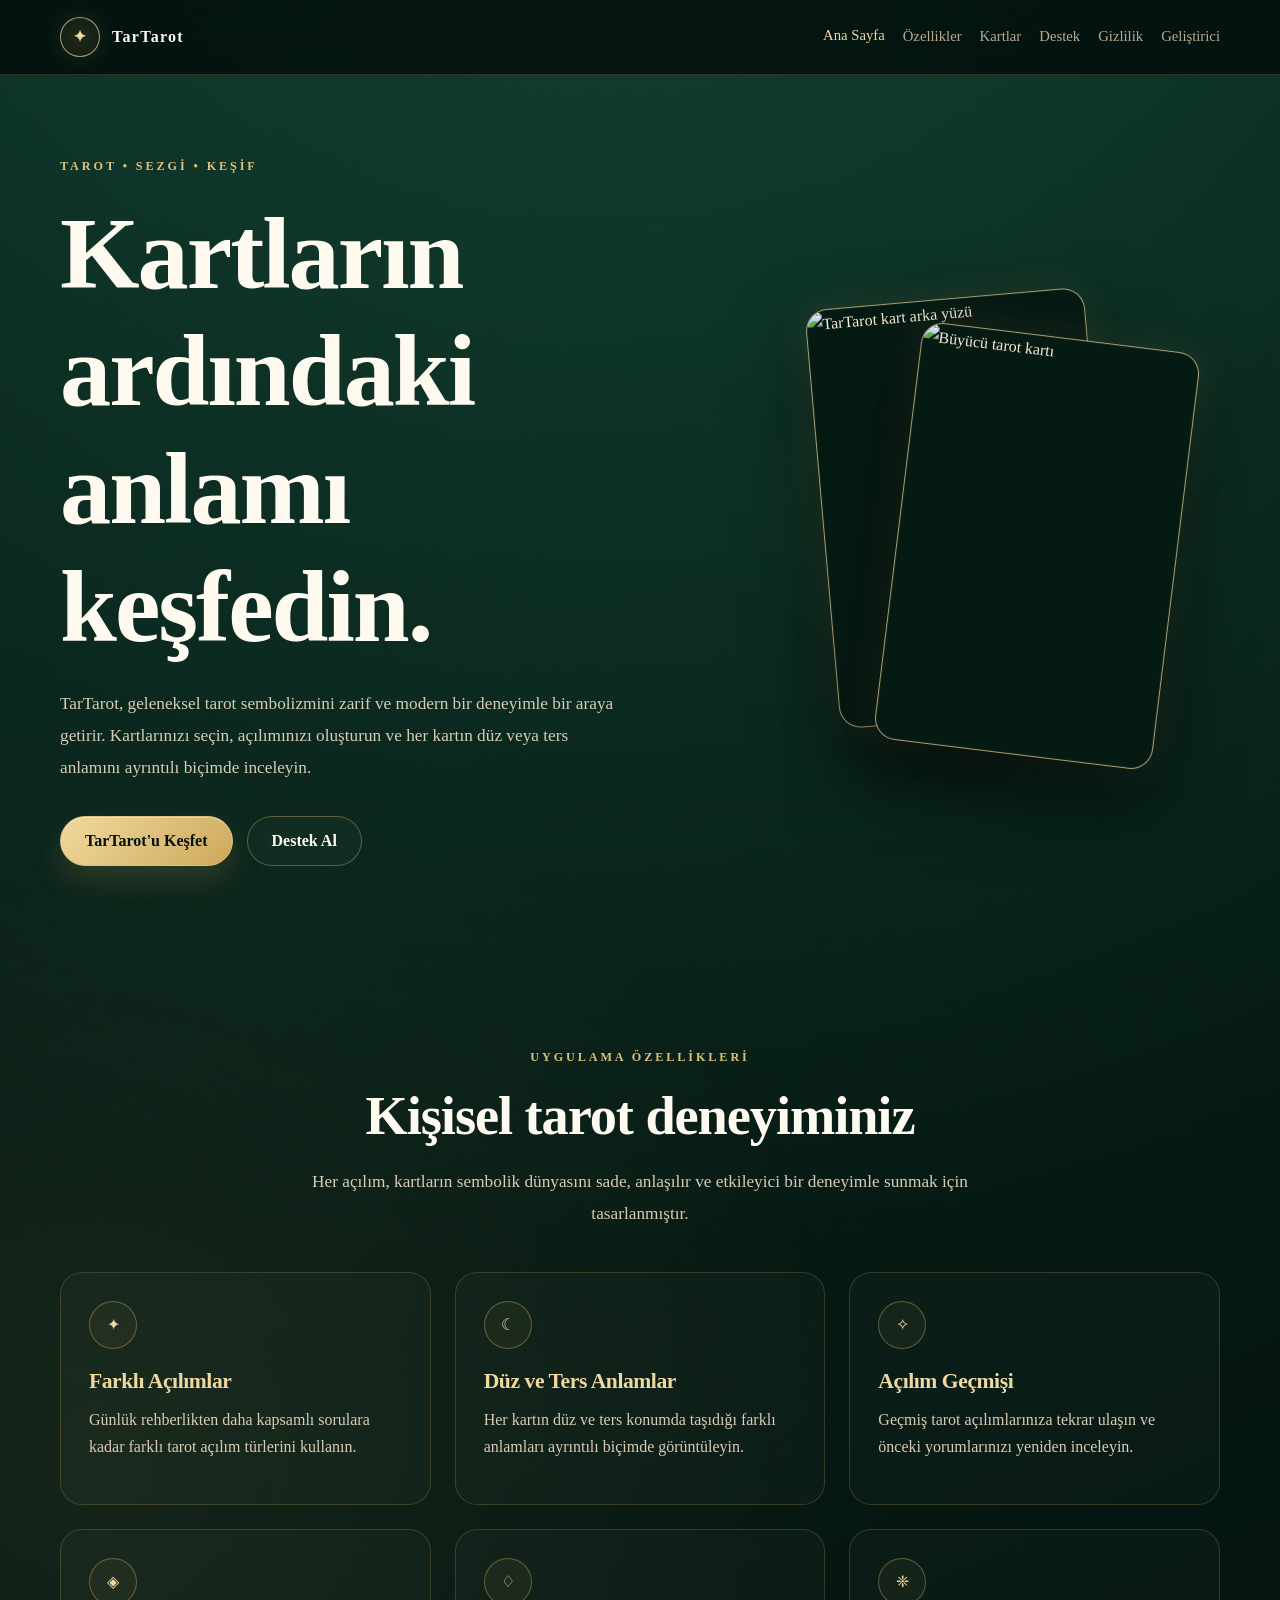
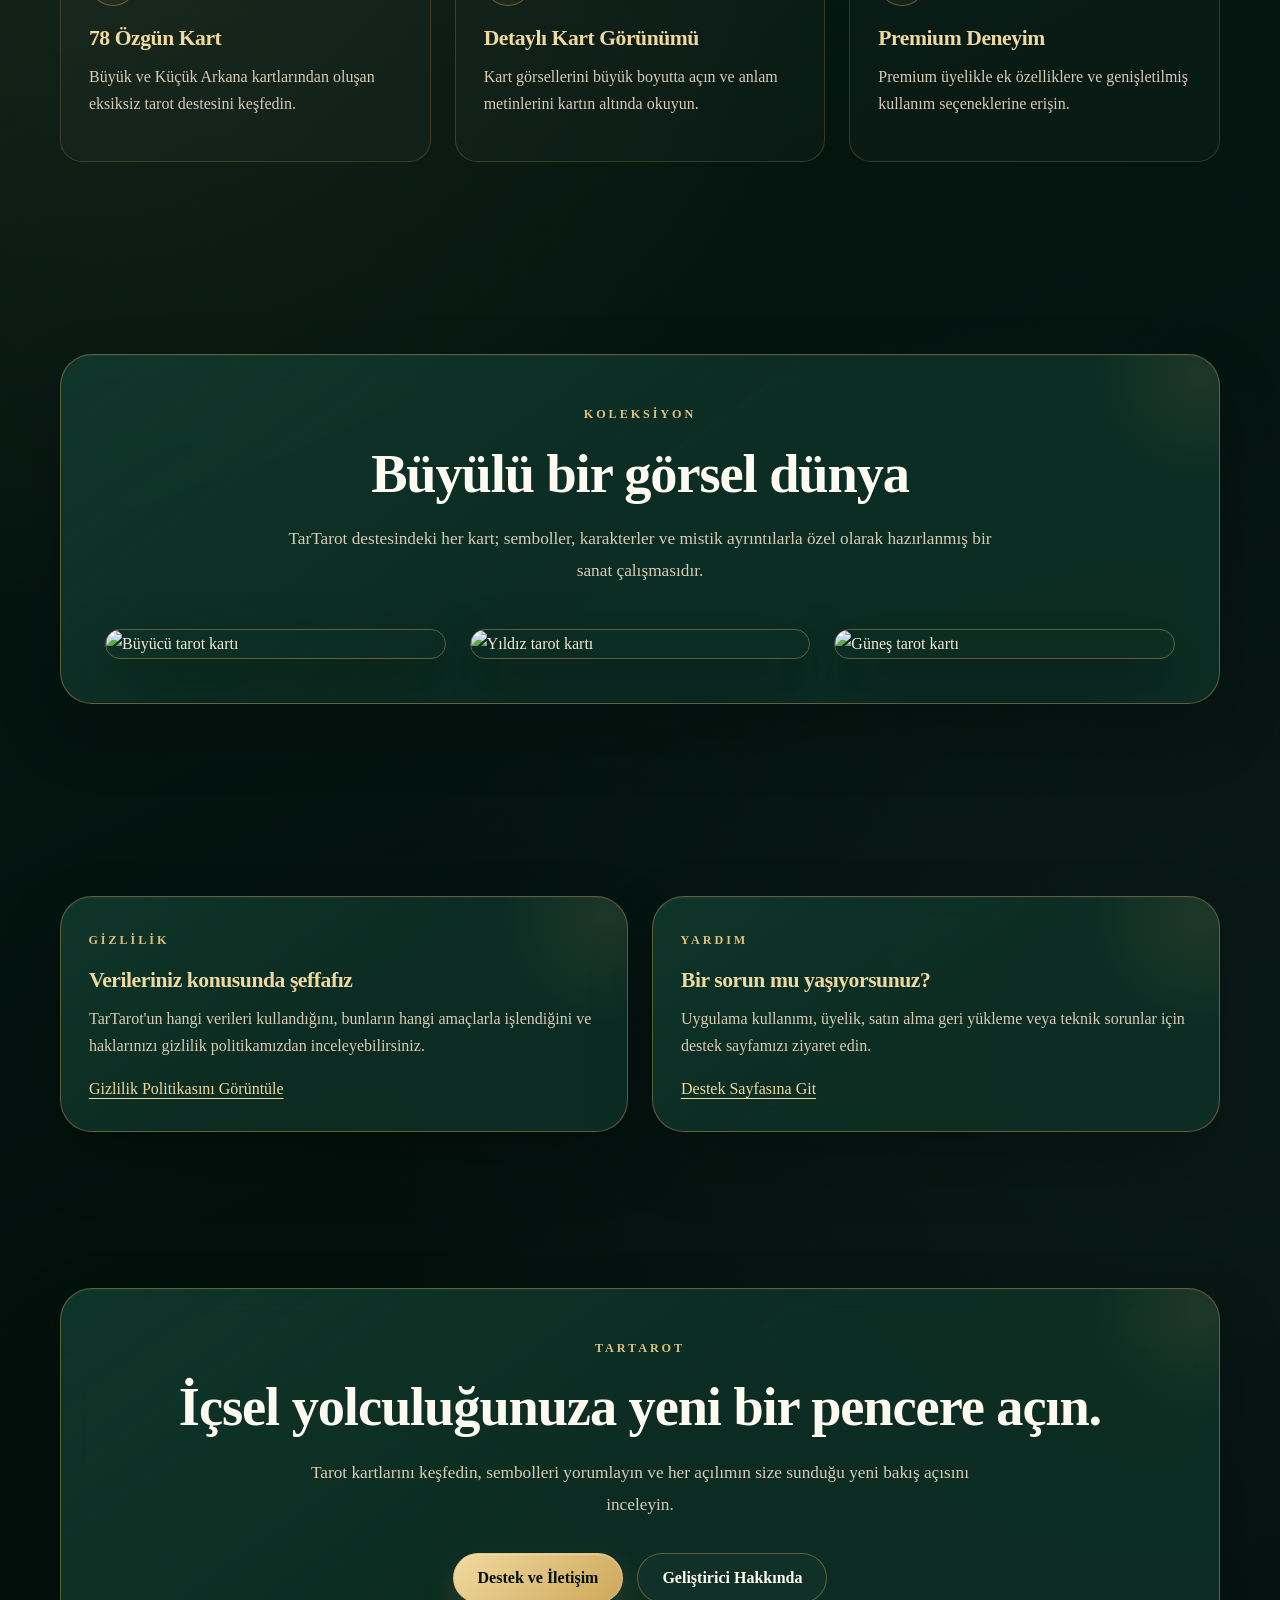
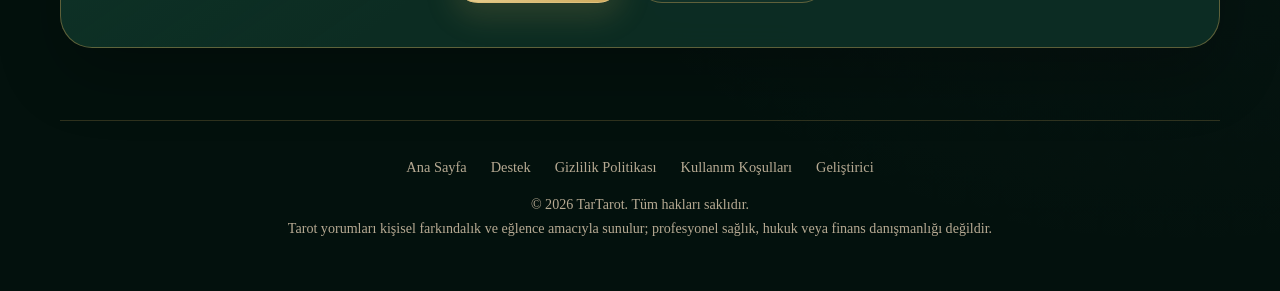
==== index.html @ 06ccd822 "Add main HTML structure for TarTarot application This HTML file serves as the main structure for the" ====
<!DOCTYPE html>
<html lang="tr">
<head>
    <meta charset="UTF-8">

    <meta
        name="viewport"
        content="width=device-width, initial-scale=1.0"
    >

    <meta
        name="description"
        content="TarTarot ile tarot kartlarını keşfedin, kişisel açılımlar yapın ve kartların sembolik anlamlarını inceleyin."
    >

    <meta name="theme-color" content="#03110d">

    <title>TarTarot — Tarot Yolculuğunuz</title>

    <link rel="stylesheet" href="style.css">
</head>

<body>

    <header class="site-header">
        <nav class="navbar">
            <a class="brand" href="index.html">
                <span class="brand-mark" aria-hidden="true">✦</span>
                <span>TarTarot</span>
            </a>

            <div class="nav-links">
                <a class="active" href="index.html">Ana Sayfa</a>
                <a href="#features">Özellikler</a>
                <a href="#cards">Kartlar</a>
                <a href="support.html">Destek</a>
                <a href="privacy.html">Gizlilik</a>
                <a href="developer.html">Geliştirici</a>
            </div>
        </nav>
    </header>

    <main>

        <section class="hero">
            <div class="hero-copy">
                <span class="eyebrow">
                    Tarot • Sezgi • Keşif
                </span>

                <h1>
                    Kartların ardındaki anlamı keşfedin.
                </h1>

                <p class="lead">
                    TarTarot, geleneksel tarot sembolizmini zarif ve modern
                    bir deneyimle bir araya getirir. Kartlarınızı seçin,
                    açılımınızı oluşturun ve her kartın düz veya ters
                    anlamını ayrıntılı biçimde inceleyin.
                </p>

                <div class="button-row">
                    <a class="button" href="#features">
                        TarTarot'u Keşfet
                    </a>

                    <a
                        class="button button-secondary"
                        href="support.html"
                    >
                        Destek Al
                    </a>
                </div>
            </div>

            <div
                class="hero-card-stage"
                aria-label="TarTarot kartlarından örnekler"
            >
                <img
                    class="tarot-card tarot-card-back"
                    src="images/tarot-card-back.png"
                    alt="TarTarot kart arka yüzü"
                >

                <img
                    class="tarot-card tarot-card-front"
                    src="images/card-magician.png"
                    alt="Büyücü tarot kartı"
                >
            </div>
        </section>

        <section id="features" class="section">
            <div class="container">
                <div class="text-center">
                    <span class="eyebrow">
                        Uygulama Özellikleri
                    </span>

                    <h2>
                        Kişisel tarot deneyiminiz
                    </h2>

                    <p class="lead" style="margin-inline: auto;">
                        Her açılım, kartların sembolik dünyasını sade,
                        anlaşılır ve etkileyici bir deneyimle sunmak için
                        tasarlanmıştır.
                    </p>
                </div>

                <div class="grid grid-3" style="margin-top: 42px;">

                    <article class="feature-card">
                        <div class="feature-icon" aria-hidden="true">
                            ✦
                        </div>

                        <h3>Farklı Açılımlar</h3>

                        <p>
                            Günlük rehberlikten daha kapsamlı sorulara kadar
                            farklı tarot açılım türlerini kullanın.
                        </p>
                    </article>

                    <article class="feature-card">
                        <div class="feature-icon" aria-hidden="true">
                            ☾
                        </div>

                        <h3>Düz ve Ters Anlamlar</h3>

                        <p>
                            Her kartın düz ve ters konumda taşıdığı farklı
                            anlamları ayrıntılı biçimde görüntüleyin.
                        </p>
                    </article>

                    <article class="feature-card">
                        <div class="feature-icon" aria-hidden="true">
                            ✧
                        </div>

                        <h3>Açılım Geçmişi</h3>

                        <p>
                            Geçmiş tarot açılımlarınıza tekrar ulaşın ve
                            önceki yorumlarınızı yeniden inceleyin.
                        </p>
                    </article>

                    <article class="feature-card">
                        <div class="feature-icon" aria-hidden="true">
                            ◈
                        </div>

                        <h3>78 Özgün Kart</h3>

                        <p>
                            Büyük ve Küçük Arkana kartlarından oluşan eksiksiz
                            tarot destesini keşfedin.
                        </p>
                    </article>

                    <article class="feature-card">
                        <div class="feature-icon" aria-hidden="true">
                            ♢
                        </div>

                        <h3>Detaylı Kart Görünümü</h3>

                        <p>
                            Kart görsellerini büyük boyutta açın ve anlam
                            metinlerini kartın altında okuyun.
                        </p>
                    </article>

                    <article class="feature-card">
                        <div class="feature-icon" aria-hidden="true">
                            ❈
                        </div>

                        <h3>Premium Deneyim</h3>

                        <p>
                            Premium üyelikle ek özelliklere ve genişletilmiş
                            kullanım seçeneklerine erişin.
                        </p>
                    </article>

                </div>
            </div>
        </section>

        <section id="cards" class="section">
            <div class="container">
                <div class="panel">
                    <div class="text-center">
                        <span class="eyebrow">
                            Koleksiyon
                        </span>

                        <h2>
                            Büyülü bir görsel dünya
                        </h2>

                        <p class="lead" style="margin-inline: auto;">
                            TarTarot destesindeki her kart; semboller,
                            karakterler ve mistik ayrıntılarla özel olarak
                            hazırlanmış bir sanat çalışmasıdır.
                        </p>
                    </div>

                    <div
                        class="card-gallery"
                        style="margin-top: 42px;"
                    >
                        <img
                            src="images/card-magician.png"
                            alt="Büyücü tarot kartı"
                            loading="lazy"
                        >

                        <img
                            src="images/card-star.png"
                            alt="Yıldız tarot kartı"
                            loading="lazy"
                        >

                        <img
                            src="images/card-sun.png"
                            alt="Güneş tarot kartı"
                            loading="lazy"
                        >
                    </div>
                </div>
            </div>
        </section>

        <section class="section">
            <div class="container">
                <div class="grid grid-2">

                    <article class="glass-card">
                        <span class="eyebrow">
                            Gizlilik
                        </span>

                        <h3>
                            Verileriniz konusunda şeffafız
                        </h3>

                        <p>
                            TarTarot'un hangi verileri kullandığını,
                            bunların hangi amaçlarla işlendiğini ve
                            haklarınızı gizlilik politikamızdan
                            inceleyebilirsiniz.
                        </p>

                        <a href="privacy.html">
                            Gizlilik Politikasını Görüntüle
                        </a>
                    </article>

                    <article class="glass-card">
                        <span class="eyebrow">
                            Yardım
                        </span>

                        <h3>
                            Bir sorun mu yaşıyorsunuz?
                        </h3>

                        <p>
                            Uygulama kullanımı, üyelik, satın alma geri
                            yükleme veya teknik sorunlar için destek
                            sayfamızı ziyaret edin.
                        </p>

                        <a href="support.html">
                            Destek Sayfasına Git
                        </a>
                    </article>

                </div>
            </div>
        </section>

        <section class="section-small">
            <div class="container">
                <div class="panel contact-box">
                    <span class="eyebrow">
                        TarTarot
                    </span>

                    <h2>
                        İçsel yolculuğunuza yeni bir pencere açın.
                    </h2>

                    <p class="lead" style="margin-inline: auto;">
                        Tarot kartlarını keşfedin, sembolleri yorumlayın
                        ve her açılımın size sunduğu yeni bakış açısını
                        inceleyin.
                    </p>

                    <div
                        class="button-row"
                        style="justify-content: center;"
                    >
                        <a class="button" href="support.html">
                            Destek ve İletişim
                        </a>

                        <a
                            class="button button-secondary"
                            href="developer.html"
                        >
                            Geliştirici Hakkında
                        </a>
                    </div>
                </div>
            </div>
        </section>

    </main>

    <footer class="site-footer">
        <div class="footer-links">
            <a href="index.html">Ana Sayfa</a>
            <a href="support.html">Destek</a>
            <a href="privacy.html">Gizlilik Politikası</a>
            <a href="terms.html">Kullanım Koşulları</a>
            <a href="developer.html">Geliştirici</a>
        </div>

        <p>
            © 2026 TarTarot. Tüm hakları saklıdır.
        </p>

        <p>
            Tarot yorumları kişisel farkındalık ve eğlence amacıyla
            sunulur; profesyonel sağlık, hukuk veya finans danışmanlığı
            değildir.
        </p>
    </footer>

</body>
</html>
---- style.css ----
:root {
    --emerald-950: #03110d;
    --emerald-900: #061a14;
    --emerald-850: #09221a;
    --emerald-800: #0b2c22;
    --emerald-700: #123e30;
    --emerald-600: #18513f;

    --gold-500: #cda85a;
    --gold-400: #dfc17c;
    --gold-300: #f0d99f;
    --gold-200: #f7e9bf;

    --cream-100: #fffaf0;
    --cream-200: #f4ead7;
    --cream-300: #d8ccb5;
    --cream-400: #b7aa93;

    --rose-400: #c67c87;
    --blue-400: #7da7b5;

    --surface-soft: rgba(12, 42, 33, 0.76);
    --surface-strong: rgba(5, 24, 18, 0.92);
    --surface-card: rgba(15, 50, 39, 0.86);

    --border-soft: rgba(205, 168, 90, 0.22);
    --border-medium: rgba(205, 168, 90, 0.42);
    --border-strong: rgba(240, 217, 159, 0.68);

    --shadow-soft: rgba(0, 0, 0, 0.24);
    --shadow-heavy: rgba(0, 0, 0, 0.52);

    --radius-small: 14px;
    --radius-medium: 22px;
    --radius-large: 32px;

    --max-width: 1160px;
}

/* --------------------------------------------------
   RESET
-------------------------------------------------- */

* {
    box-sizing: border-box;
}

html {
    scroll-behavior: smooth;
    background: var(--emerald-950);
}

body {
    margin: 0;
    min-height: 100vh;
    color: var(--cream-200);
    font-family:
        Georgia,
        "Times New Roman",
        Times,
        serif;
    line-height: 1.7;
    overflow-x: hidden;
    background:
        radial-gradient(
            circle at 50% -10%,
            rgba(24, 81, 63, 0.72),
            transparent 42%
        ),
        radial-gradient(
            circle at 8% 42%,
            rgba(205, 168, 90, 0.08),
            transparent 32%
        ),
        radial-gradient(
            circle at 92% 76%,
            rgba(125, 167, 181, 0.06),
            transparent 28%
        ),
        linear-gradient(
            155deg,
            var(--emerald-850) 0%,
            var(--emerald-950) 72%
        );
}

/* İnce yıldız dokusu */

body::before {
    content: "";
    position: fixed;
    inset: 0;
    z-index: -2;
    pointer-events: none;
    opacity: 0.18;
    background-image:
        radial-gradient(
            circle,
            rgba(240, 217, 159, 0.8) 0.8px,
            transparent 1px
        );
    background-size: 38px 38px;
    mask-image:
        linear-gradient(
            to bottom,
            black 0%,
            rgba(0, 0, 0, 0.7) 45%,
            transparent 100%
        );
}

/* Hafif merkez mandala/parlama */

body::after {
    content: "";
    position: fixed;
    top: 110px;
    left: 50%;
    width: 720px;
    height: 720px;
    z-index: -1;
    pointer-events: none;
    transform: translateX(-50%);
    border-radius: 50%;
    opacity: 0.18;
    background:
        radial-gradient(
            circle,
            rgba(205, 168, 90, 0.12) 0%,
            rgba(205, 168, 90, 0.035) 38%,
            transparent 70%
        );
    filter: blur(4px);
}

img {
    display: block;
    max-width: 100%;
}

a {
    color: var(--gold-300);
    text-decoration-thickness: 1px;
    text-underline-offset: 4px;
}

a:hover {
    color: var(--gold-200);
}

button,
input,
textarea,
select {
    font: inherit;
}

/* --------------------------------------------------
   TYPOGRAPHY
-------------------------------------------------- */

h1,
h2,
h3,
h4 {
    margin-top: 0;
    color: var(--cream-100);
    font-weight: 700;
    line-height: 1.15;
    letter-spacing: -0.02em;
}

h1 {
    margin-bottom: 22px;
    font-size: clamp(3rem, 8vw, 6.4rem);
}

h2 {
    margin-bottom: 18px;
    font-size: clamp(2rem, 5vw, 3.4rem);
}

h3 {
    margin-bottom: 12px;
    color: var(--gold-300);
    font-size: 1.35rem;
}

p {
    margin-top: 0;
    color: var(--cream-300);
}

strong {
    color: var(--cream-100);
}

small {
    color: var(--cream-400);
}

.eyebrow {
    display: inline-block;
    margin-bottom: 18px;
    color: var(--gold-400);
    font-size: 0.76rem;
    font-weight: 700;
    letter-spacing: 0.24em;
    text-transform: uppercase;
}

.lead {
    max-width: 720px;
    color: var(--cream-300);
    font-size: 1.08rem;
    line-height: 1.85;
}

.text-center {
    text-align: center;
}

/* --------------------------------------------------
   LAYOUT
-------------------------------------------------- */

.container {
    width: min(var(--max-width), calc(100% - 32px));
    margin-inline: auto;
}

.content {
    width: min(920px, calc(100% - 32px));
    margin-inline: auto;
    padding: 72px 0 100px;
}

.section {
    padding: 84px 0;
}

.section-small {
    padding: 48px 0;
}

.grid {
    display: grid;
    gap: 24px;
}

.grid-2 {
    grid-template-columns: repeat(2, minmax(0, 1fr));
}

.grid-3 {
    grid-template-columns: repeat(3, minmax(0, 1fr));
}

/* --------------------------------------------------
   HEADER / NAVIGATION
-------------------------------------------------- */

.site-header {
    position: sticky;
    top: 0;
    z-index: 100;
    border-bottom: 1px solid var(--border-soft);
    background: rgba(3, 17, 13, 0.88);
    backdrop-filter: blur(18px);
    -webkit-backdrop-filter: blur(18px);
}

.navbar {
    width: min(var(--max-width), calc(100% - 32px));
    min-height: 74px;
    margin-inline: auto;
    display: flex;
    align-items: center;
    justify-content: space-between;
    gap: 24px;
}

.brand {
    display: inline-flex;
    align-items: center;
    gap: 12px;
    color: var(--cream-100);
    text-decoration: none;
    font-weight: 700;
    letter-spacing: 0.08em;
}

.brand-mark {
    width: 40px;
    height: 40px;
    display: grid;
    place-items: center;
    color: var(--gold-300);
    border: 1px solid var(--border-strong);
    border-radius: 50%;
    background:
        radial-gradient(
            circle,
            rgba(205, 168, 90, 0.16),
            rgba(205, 168, 90, 0.02)
        );
    box-shadow:
        0 0 24px rgba(205, 168, 90, 0.13),
        inset 0 0 16px rgba(205, 168, 90, 0.06);
}

.nav-links {
    display: flex;
    align-items: center;
    flex-wrap: wrap;
    gap: 18px;
}

.nav-links a {
    color: var(--cream-400);
    text-decoration: none;
    font-size: 0.92rem;
    transition:
        color 160ms ease,
        transform 160ms ease;
}

.nav-links a:hover,
.nav-links a.active {
    color: var(--gold-300);
    transform: translateY(-1px);
}

/* --------------------------------------------------
   HERO
-------------------------------------------------- */

.hero {
    width: min(var(--max-width), calc(100% - 32px));
    min-height: 680px;
    margin-inline: auto;
    padding: 76px 0 92px;
    display: grid;
    grid-template-columns: 1.05fr 0.95fr;
    align-items: center;
    gap: 72px;
}

.hero-copy p {
    max-width: 670px;
    font-size: 1.08rem;
}

.hero-card-stage {
    min-height: 500px;
    position: relative;
    display: flex;
    align-items: center;
    justify-content: center;
    perspective: 1200px;
}

.hero-card-stage::before {
    content: "";
    position: absolute;
    width: 420px;
    height: 420px;
    border-radius: 50%;
    background:
        radial-gradient(
            circle,
            rgba(205, 168, 90, 0.15),
            rgba(205, 168, 90, 0.03) 46%,
            transparent 72%
        );
    filter: blur(5px);
}

/* --------------------------------------------------
   TAROT CARDS
-------------------------------------------------- */

.tarot-card {
    width: min(280px, 68vw);
    aspect-ratio: 2 / 3;
    object-fit: cover;
    border-radius: 22px;
    border: 1px solid var(--border-strong);
    background: var(--emerald-900);
    box-shadow:
        0 36px 80px var(--shadow-heavy),
        0 0 38px rgba(205, 168, 90, 0.13),
        inset 0 0 0 1px rgba(255, 255, 255, 0.04);
}

.tarot-card-back {
    position: relative;
    z-index: 1;
    transform: rotate(-5deg);
}

.tarot-card-front {
    position: absolute;
    z-index: 2;
    margin-top: 76px;
    margin-left: 150px;
    transform: rotate(7deg);
}

.card-gallery {
    display: grid;
    grid-template-columns: repeat(3, minmax(0, 1fr));
    gap: 24px;
}

.card-gallery img {
    width: 100%;
    border-radius: 18px;
    border: 1px solid var(--border-medium);
    box-shadow: 0 24px 55px rgba(0, 0, 0, 0.38);
    transition:
        transform 220ms ease,
        box-shadow 220ms ease;
}

.card-gallery img:hover {
    transform: translateY(-7px) scale(1.015);
    box-shadow:
        0 34px 70px rgba(0, 0, 0, 0.5),
        0 0 30px rgba(205, 168, 90, 0.12);
}

/* --------------------------------------------------
   PANELS / GLASS CARDS
-------------------------------------------------- */

.panel,
.glass-card {
    position: relative;
    overflow: hidden;
    border: 1px solid var(--border-medium);
    border-radius: var(--radius-large);
    background:
        linear-gradient(
            145deg,
            rgba(24, 81, 63, 0.23),
            transparent 48%
        ),
        var(--surface-card);
    box-shadow:
        0 28px 65px var(--shadow-soft),
        inset 0 1px 0 rgba(255, 255, 255, 0.035);
    backdrop-filter: blur(14px);
    -webkit-backdrop-filter: blur(14px);
}

.panel {
    margin: 24px 0;
    padding: clamp(24px, 5vw, 44px);
}

.glass-card {
    padding: 28px;
}

.panel::before,
.glass-card::before {
    content: "";
    position: absolute;
    top: -90px;
    right: -90px;
    width: 220px;
    height: 220px;
    border-radius: 50%;
    pointer-events: none;
    background:
        radial-gradient(
            circle,
            rgba(205, 168, 90, 0.09),
            transparent 68%
        );
}

.panel ul,
.panel ol {
    padding-left: 22px;
}

.panel li {
    margin-bottom: 10px;
    color: var(--cream-300);
}

.feature-card {
    height: 100%;
    padding: 28px;
    border: 1px solid var(--border-soft);
    border-radius: var(--radius-medium);
    background: rgba(255, 255, 255, 0.022);
    transition:
        transform 180ms ease,
        border-color 180ms ease,
        background 180ms ease;
}

.feature-card:hover {
    transform: translateY(-4px);
    border-color: var(--border-medium);
    background: rgba(205, 168, 90, 0.035);
}

.feature-icon {
    width: 48px;
    height: 48px;
    margin-bottom: 20px;
    display: grid;
    place-items: center;
    color: var(--gold-300);
    border: 1px solid var(--border-medium);
    border-radius: 50%;
    background: rgba(205, 168, 90, 0.06);
}

/* --------------------------------------------------
   BUTTONS
-------------------------------------------------- */

.button-row {
    margin-top: 32px;
    display: flex;
    align-items: center;
    flex-wrap: wrap;
    gap: 14px;
}

.button {
    min-height: 50px;
    padding: 0 24px;
    display: inline-flex;
    align-items: center;
    justify-content: center;
    gap: 10px;
    color: var(--emerald-950);
    text-decoration: none;
    font-weight: 700;
    border: 1px solid var(--gold-400);
    border-radius: 999px;
    background:
        linear-gradient(
            135deg,
            var(--gold-300),
            var(--gold-500)
        );
    box-shadow:
        0 14px 30px rgba(205, 168, 90, 0.17),
        inset 0 1px 0 rgba(255, 255, 255, 0.35);
    transition:
        transform 160ms ease,
        box-shadow 160ms ease,
        filter 160ms ease;
}

.button:hover {
    color: var(--emerald-950);
    transform: translateY(-2px);
    box-shadow:
        0 18px 38px rgba(205, 168, 90, 0.23),
        inset 0 1px 0 rgba(255, 255, 255, 0.4);
    filter: brightness(1.04);
}

.button-secondary {
    color: var(--cream-100);
    border-color: var(--border-medium);
    background: rgba(255, 255, 255, 0.025);
    box-shadow: none;
}

.button-secondary:hover {
    color: var(--gold-300);
    background: rgba(205, 168, 90, 0.05);
}

/* --------------------------------------------------
   PAGE HEADINGS
-------------------------------------------------- */

.page-heading {
    width: min(900px, calc(100% - 32px));
    margin-inline: auto;
    padding: 74px 0 36px;
    text-align: center;
}

.page-heading h1 {
    margin-bottom: 16px;
    font-size: clamp(2.8rem, 7vw, 5rem);
}

.page-heading p {
    max-width: 700px;
    margin-inline: auto;
}

/* --------------------------------------------------
   SUPPORT / CONTACT
-------------------------------------------------- */

.contact-box {
    text-align: center;
}

.contact-email {
    display: inline-block;
    margin-top: 8px;
    color: var(--gold-300);
    font-size: clamp(1rem, 4vw, 1.3rem);
    font-weight: 700;
    word-break: break-word;
}

.info-list {
    display: grid;
    gap: 14px;
}

.info-row {
    padding: 16px 18px;
    display: flex;
    align-items: flex-start;
    justify-content: space-between;
    gap: 20px;
    border: 1px solid var(--border-soft);
    border-radius: var(--radius-small);
    background: rgba(255, 255, 255, 0.018);
}

.info-row span:first-child {
    color: var(--cream-400);
}

.info-row span:last-child {
    color: var(--cream-100);
    text-align: right;
}

/* --------------------------------------------------
   LEGAL PAGES
-------------------------------------------------- */

.legal-section {
    scroll-margin-top: 100px;
}

.legal-section + .legal-section {
    margin-top: 42px;
    padding-top: 36px;
    border-top: 1px solid var(--border-soft);
}

.legal-section h2 {
    font-size: clamp(1.65rem, 4vw, 2.35rem);
}

.legal-section h3 {
    margin-top: 28px;
}

.legal-section p,
.legal-section li {
    color: var(--cream-300);
}

/* --------------------------------------------------
   FOOTER
-------------------------------------------------- */

.site-footer {
    width: min(var(--max-width), calc(100% - 32px));
    margin-inline: auto;
    padding: 34px 0 50px;
    text-align: center;
    border-top: 1px solid var(--border-soft);
}

.footer-links {
    margin-bottom: 14px;
    display: flex;
    justify-content: center;
    flex-wrap: wrap;
    gap: 16px 24px;
}

.footer-links a {
    color: var(--cream-400);
    text-decoration: none;
    font-size: 0.9rem;
}

.footer-links a:hover {
    color: var(--gold-300);
}

.site-footer p {
    margin-bottom: 0;
    color: var(--cream-400);
    font-size: 0.88rem;
}

/* --------------------------------------------------
   RESPONSIVE
-------------------------------------------------- */

@media (max-width: 900px) {
    .hero {
        min-height: auto;
        grid-template-columns: 1fr;
        gap: 42px;
        padding-top: 62px;
    }

    .hero-copy {
        text-align: center;
    }

    .hero-copy p {
        margin-inline: auto;
    }

    .button-row {
        justify-content: center;
    }

    .hero-card-stage {
        min-height: 450px;
    }

    .grid-3,
    .card-gallery {
        grid-template-columns: repeat(2, minmax(0, 1fr));
    }
}

@media (max-width: 720px) {
    .navbar {
        padding: 16px 0;
        align-items: flex-start;
        flex-direction: column;
    }

    .nav-links {
        gap: 12px 16px;
    }

    .section {
        padding: 64px 0;
    }

    .grid-2,
    .grid-3,
    .card-gallery {
        grid-template-columns: 1fr;
    }

    .hero-card-stage {
        min-height: 400px;
    }

    .tarot-card {
        width: min(235px, 64vw);
    }

    .tarot-card-front {
        margin-left: 82px;
        margin-top: 56px;
    }

    .info-row {
        flex-direction: column;
        gap: 6px;
    }

    .info-row span:last-child {
        text-align: left;
    }
}

@media (max-width: 460px) {
    .container,
    .content,
    .navbar,
    .hero,
    .page-heading,
    .site-footer {
        width: min(100% - 22px, var(--max-width));
    }

    .hero {
        padding-top: 46px;
    }

    .hero-card-stage {
        min-height: 340px;
    }

    .tarot-card {
        width: min(205px, 62vw);
        border-radius: 17px;
    }

    .tarot-card-front {
        margin-left: 64px;
        margin-top: 50px;
    }

    .panel {
        border-radius: 24px;
    }

    .button {
        width: 100%;
    }
}

/* --------------------------------------------------
   REDUCED MOTION
-------------------------------------------------- */

@media (prefers-reduced-motion: reduce) {
    html {
        scroll-behavior: auto;
    }

    *,
    *::before,
    *::after {
        animation-duration: 0.01ms !important;
        animation-iteration-count: 1 !important;
        transition-duration: 0.01ms !important;
    }
}
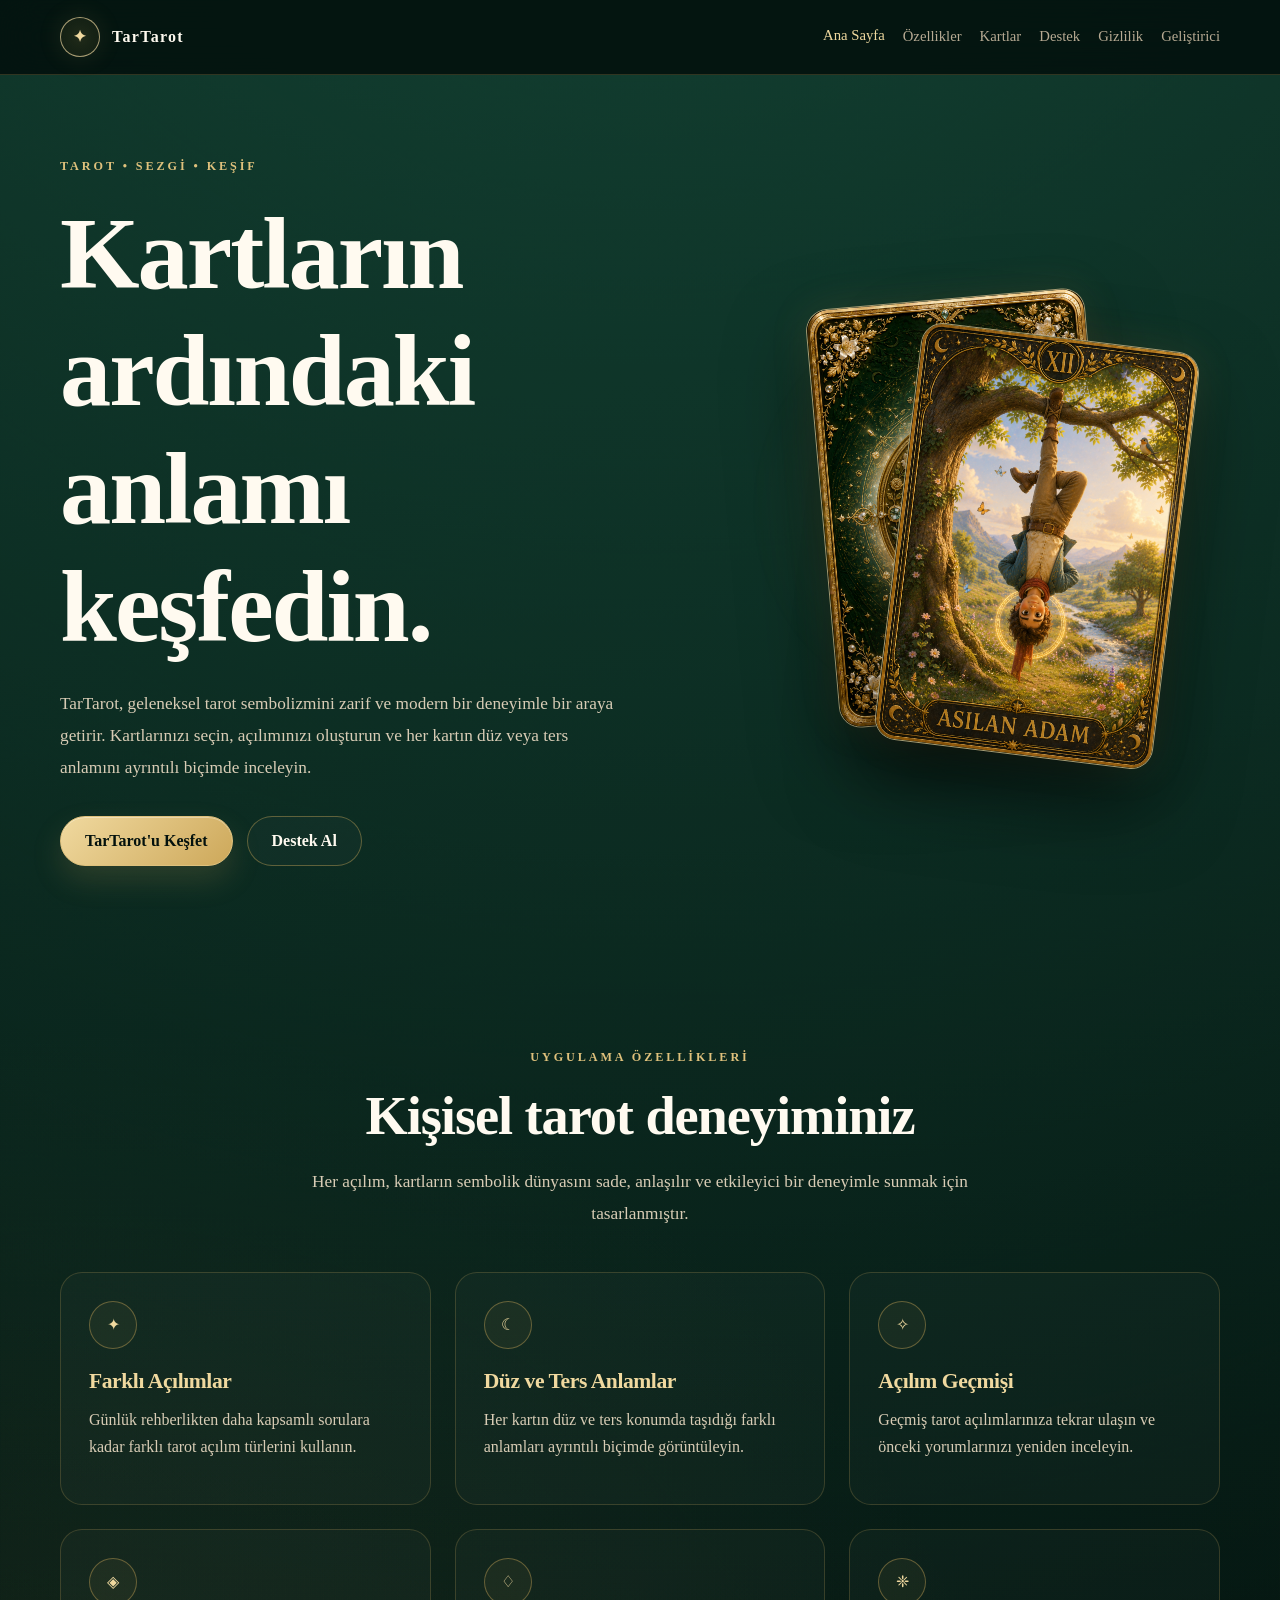
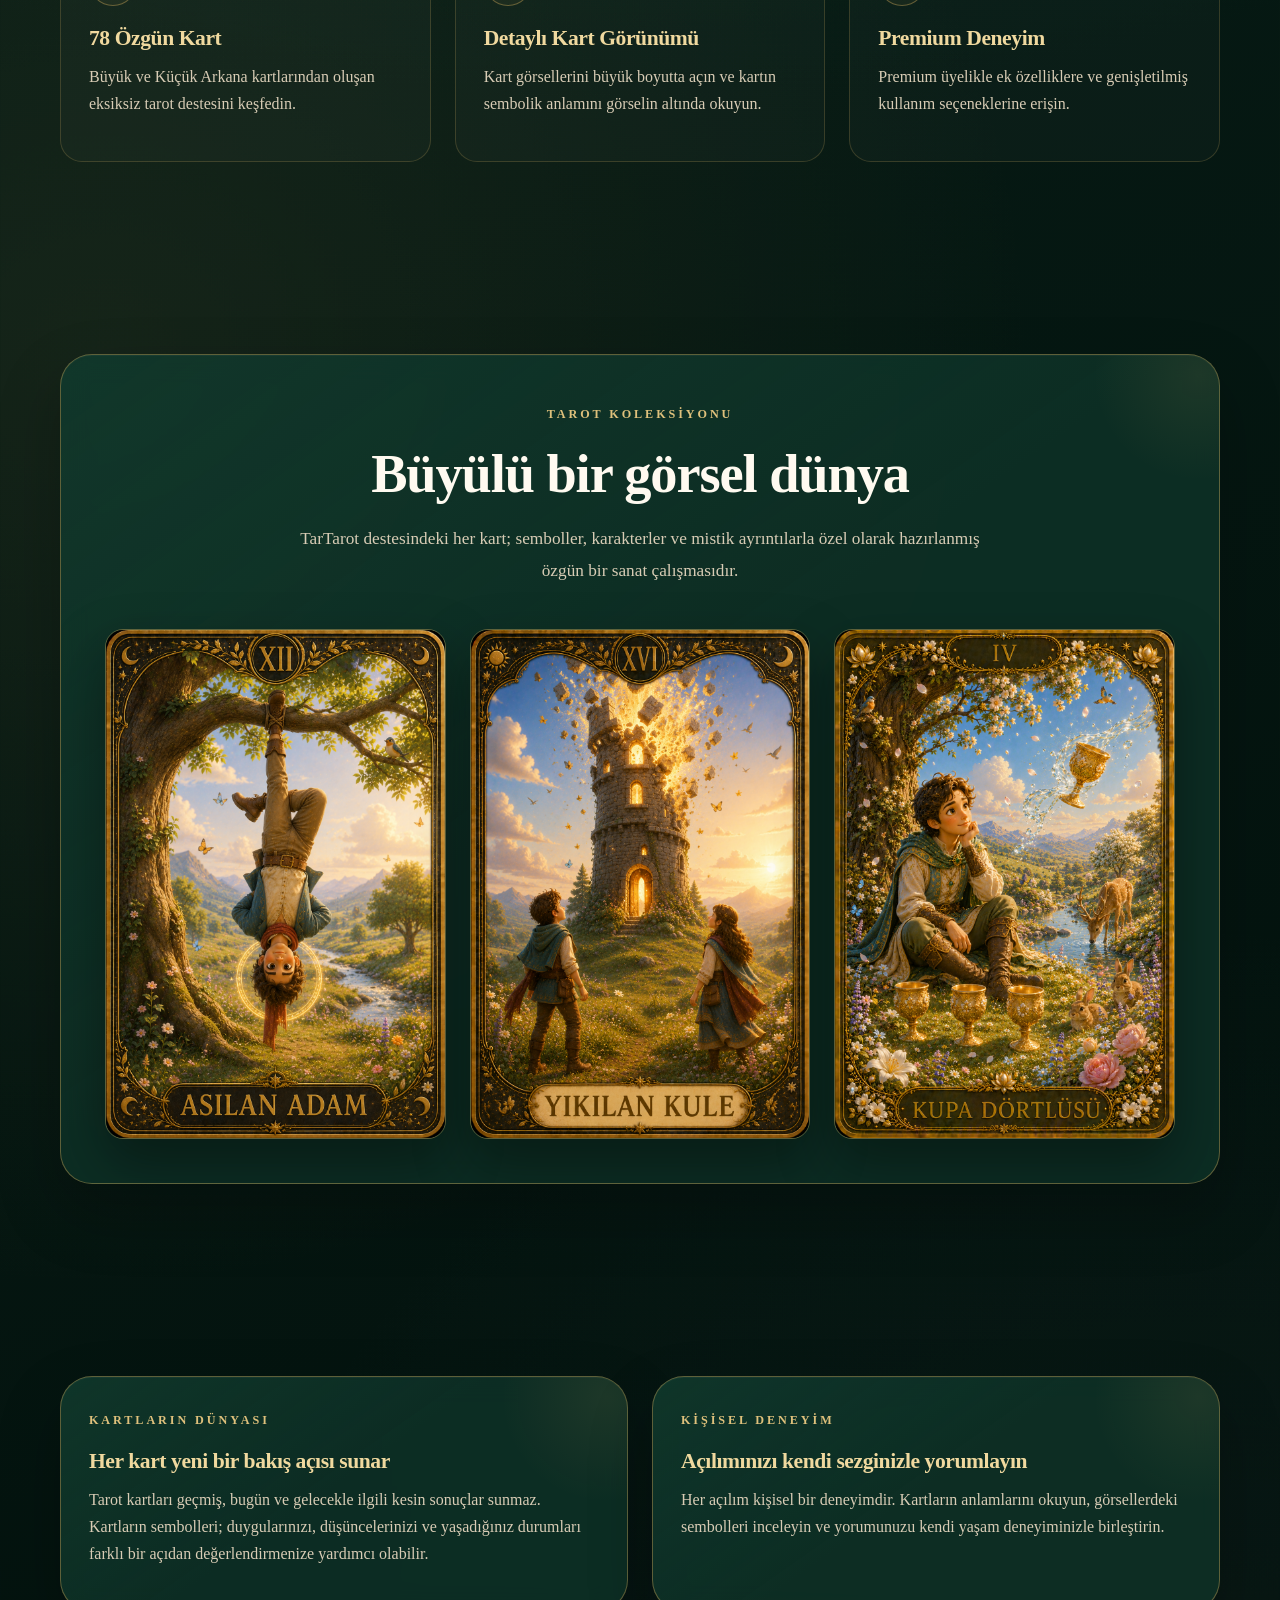
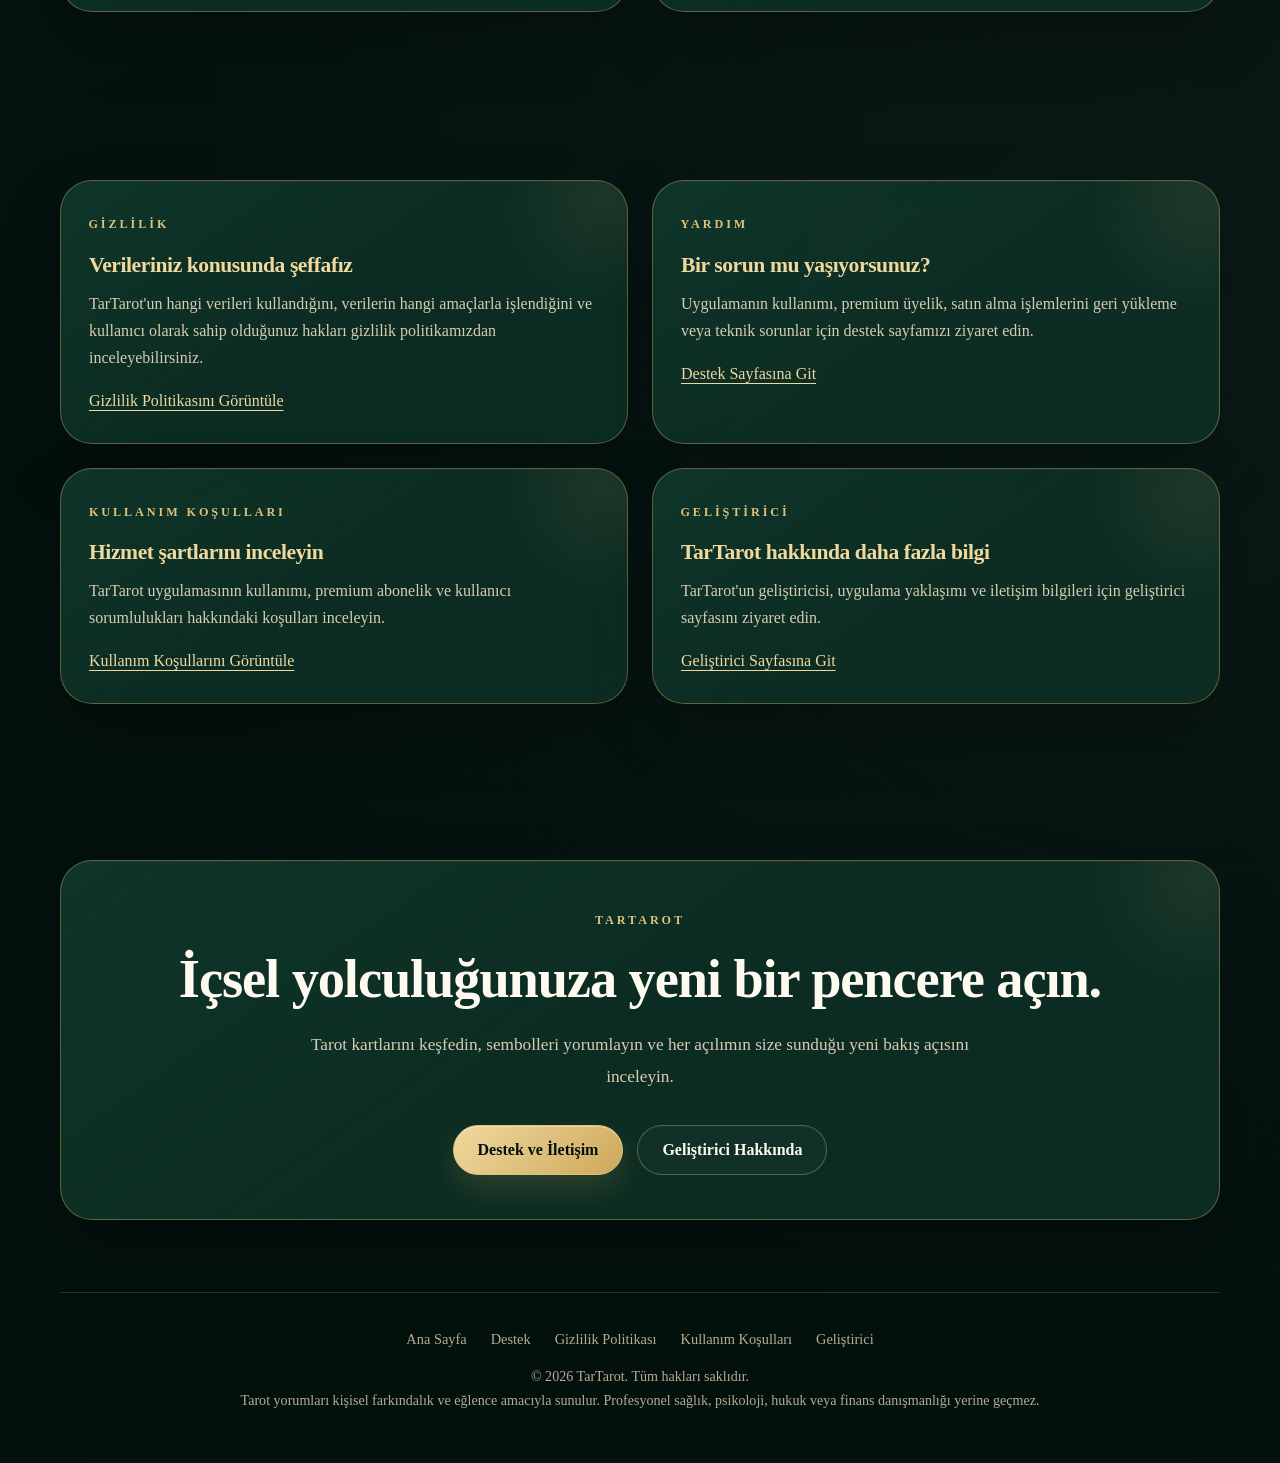
==== commit cc7db319: "Update index.html" ====
--- a/index.html
+++ b/index.html
@@ -13,36 +13,98 @@
         content="TarTarot ile tarot kartlarını keşfedin, kişisel açılımlar yapın ve kartların sembolik anlamlarını inceleyin."
     >
 
-    <meta name="theme-color" content="#03110d">
+    <meta
+        name="theme-color"
+        content="#03110d"
+    >
+
+    <meta
+        property="og:title"
+        content="TarTarot — Tarot Yolculuğunuz"
+    >
+
+    <meta
+        property="og:description"
+        content="78 özgün tarot kartı, farklı açılım türleri ve ayrıntılı düz ve ters kart anlamları."
+    >
+
+    <meta
+        property="og:image"
+        content="images/major_16_yikilan_kule.png"
+    >
+
+    <meta
+        property="og:type"
+        content="website"
+    >
 
     <title>TarTarot — Tarot Yolculuğunuz</title>
 
-    <link rel="stylesheet" href="style.css">
+    <link
+        rel="stylesheet"
+        href="style.css"
+    >
 </head>
 
 <body>
 
     <header class="site-header">
-        <nav class="navbar">
-            <a class="brand" href="index.html">
-                <span class="brand-mark" aria-hidden="true">✦</span>
+        <nav
+            class="navbar"
+            aria-label="Ana navigasyon"
+        >
+            <a
+                class="brand"
+                href="index.html"
+                aria-label="TarTarot ana sayfası"
+            >
+                <span
+                    class="brand-mark"
+                    aria-hidden="true"
+                >
+                    ✦
+                </span>
+
                 <span>TarTarot</span>
             </a>
 
             <div class="nav-links">
-                <a class="active" href="index.html">Ana Sayfa</a>
-                <a href="#features">Özellikler</a>
-                <a href="#cards">Kartlar</a>
-                <a href="support.html">Destek</a>
-                <a href="privacy.html">Gizlilik</a>
-                <a href="developer.html">Geliştirici</a>
+                <a
+                    class="active"
+                    href="index.html"
+                >
+                    Ana Sayfa
+                </a>
+
+                <a href="#features">
+                    Özellikler
+                </a>
+
+                <a href="#cards">
+                    Kartlar
+                </a>
+
+                <a href="support.html">
+                    Destek
+                </a>
+
+                <a href="privacy.html">
+                    Gizlilik
+                </a>
+
+                <a href="developer.html">
+                    Geliştirici
+                </a>
             </div>
         </nav>
     </header>
 
     <main>
 
+        <!-- HERO -->
+
         <section class="hero">
+
             <div class="hero-copy">
                 <span class="eyebrow">
                     Tarot • Sezgi • Keşif
@@ -53,14 +115,17 @@
                 </h1>
 
                 <p class="lead">
-                    TarTarot, geleneksel tarot sembolizmini zarif ve modern
-                    bir deneyimle bir araya getirir. Kartlarınızı seçin,
-                    açılımınızı oluşturun ve her kartın düz veya ters
-                    anlamını ayrıntılı biçimde inceleyin.
+                    TarTarot, geleneksel tarot sembolizmini zarif ve
+                    modern bir deneyimle bir araya getirir. Kartlarınızı
+                    seçin, açılımınızı oluşturun ve her kartın düz veya
+                    ters anlamını ayrıntılı biçimde inceleyin.
                 </p>
 
                 <div class="button-row">
-                    <a class="button" href="#features">
+                    <a
+                        class="button"
+                        href="#features"
+                    >
                         TarTarot'u Keşfet
                     </a>
 
@@ -79,20 +144,27 @@
             >
                 <img
                     class="tarot-card tarot-card-back"
-                    src="images/tarot-card-back.png"
+                    src="images/tarot_card_back.png"
                     alt="TarTarot kart arka yüzü"
                 >
 
                 <img
                     class="tarot-card tarot-card-front"
-                    src="images/card-magician.png"
-                    alt="Büyücü tarot kartı"
+                    src="images/major_12_asilan_adam.png"
+                    alt="Asılan Adam tarot kartı"
                 >
             </div>
+
         </section>
 
-        <section id="features" class="section">
+        <!-- FEATURES -->
+
+        <section
+            id="features"
+            class="section"
+        >
             <div class="container">
+
                 <div class="text-center">
                     <span class="eyebrow">
                         Uygulama Özellikleri
@@ -102,34 +174,50 @@
                         Kişisel tarot deneyiminiz
                     </h2>
 
-                    <p class="lead" style="margin-inline: auto;">
+                    <p
+                        class="lead"
+                        style="margin-inline: auto;"
+                    >
                         Her açılım, kartların sembolik dünyasını sade,
                         anlaşılır ve etkileyici bir deneyimle sunmak için
                         tasarlanmıştır.
                     </p>
                 </div>
 
-                <div class="grid grid-3" style="margin-top: 42px;">
+                <div
+                    class="grid grid-3"
+                    style="margin-top: 42px;"
+                >
 
                     <article class="feature-card">
-                        <div class="feature-icon" aria-hidden="true">
+                        <div
+                            class="feature-icon"
+                            aria-hidden="true"
+                        >
                             ✦
                         </div>
 
-                        <h3>Farklı Açılımlar</h3>
-
-                        <p>
-                            Günlük rehberlikten daha kapsamlı sorulara kadar
-                            farklı tarot açılım türlerini kullanın.
+                        <h3>
+                            Farklı Açılımlar
+                        </h3>
+
+                        <p>
+                            Günlük rehberlikten daha kapsamlı sorulara
+                            kadar farklı tarot açılım türlerini kullanın.
                         </p>
                     </article>
 
                     <article class="feature-card">
-                        <div class="feature-icon" aria-hidden="true">
+                        <div
+                            class="feature-icon"
+                            aria-hidden="true"
+                        >
                             ☾
                         </div>
 
-                        <h3>Düz ve Ters Anlamlar</h3>
+                        <h3>
+                            Düz ve Ters Anlamlar
+                        </h3>
 
                         <p>
                             Her kartın düz ve ters konumda taşıdığı farklı
@@ -138,11 +226,16 @@
                     </article>
 
                     <article class="feature-card">
-                        <div class="feature-icon" aria-hidden="true">
+                        <div
+                            class="feature-icon"
+                            aria-hidden="true"
+                        >
                             ✧
                         </div>
 
-                        <h3>Açılım Geçmişi</h3>
+                        <h3>
+                            Açılım Geçmişi
+                        </h3>
 
                         <p>
                             Geçmiş tarot açılımlarınıza tekrar ulaşın ve
@@ -151,37 +244,52 @@
                     </article>
 
                     <article class="feature-card">
-                        <div class="feature-icon" aria-hidden="true">
+                        <div
+                            class="feature-icon"
+                            aria-hidden="true"
+                        >
                             ◈
                         </div>
 
-                        <h3>78 Özgün Kart</h3>
-
-                        <p>
-                            Büyük ve Küçük Arkana kartlarından oluşan eksiksiz
-                            tarot destesini keşfedin.
+                        <h3>
+                            78 Özgün Kart
+                        </h3>
+
+                        <p>
+                            Büyük ve Küçük Arkana kartlarından oluşan
+                            eksiksiz tarot destesini keşfedin.
                         </p>
                     </article>
 
                     <article class="feature-card">
-                        <div class="feature-icon" aria-hidden="true">
+                        <div
+                            class="feature-icon"
+                            aria-hidden="true"
+                        >
                             ♢
                         </div>
 
-                        <h3>Detaylı Kart Görünümü</h3>
-
-                        <p>
-                            Kart görsellerini büyük boyutta açın ve anlam
-                            metinlerini kartın altında okuyun.
+                        <h3>
+                            Detaylı Kart Görünümü
+                        </h3>
+
+                        <p>
+                            Kart görsellerini büyük boyutta açın ve kartın
+                            sembolik anlamını görselin altında okuyun.
                         </p>
                     </article>
 
                     <article class="feature-card">
-                        <div class="feature-icon" aria-hidden="true">
+                        <div
+                            class="feature-icon"
+                            aria-hidden="true"
+                        >
                             ❈
                         </div>
 
-                        <h3>Premium Deneyim</h3>
+                        <h3>
+                            Premium Deneyim
+                        </h3>
 
                         <p>
                             Premium üyelikle ek özelliklere ve genişletilmiş
@@ -193,22 +301,32 @@
             </div>
         </section>
 
-        <section id="cards" class="section">
+        <!-- CARD GALLERY -->
+
+        <section
+            id="cards"
+            class="section"
+        >
             <div class="container">
+
                 <div class="panel">
+
                     <div class="text-center">
                         <span class="eyebrow">
-                            Koleksiyon
+                            Tarot Koleksiyonu
                         </span>
 
                         <h2>
                             Büyülü bir görsel dünya
                         </h2>
 
-                        <p class="lead" style="margin-inline: auto;">
+                        <p
+                            class="lead"
+                            style="margin-inline: auto;"
+                        >
                             TarTarot destesindeki her kart; semboller,
                             karakterler ve mistik ayrıntılarla özel olarak
-                            hazırlanmış bir sanat çalışmasıdır.
+                            hazırlanmış özgün bir sanat çalışmasıdır.
                         </p>
                     </div>
 
@@ -216,34 +334,85 @@
                         class="card-gallery"
                         style="margin-top: 42px;"
                     >
+
                         <img
-                            src="images/card-magician.png"
-                            alt="Büyücü tarot kartı"
+                            src="images/major_12_asilan_adam.png"
+                            alt="Asılan Adam tarot kartı"
                             loading="lazy"
                         >
 
                         <img
-                            src="images/card-star.png"
-                            alt="Yıldız tarot kartı"
+                            src="images/major_16_yikilan_kule.png"
+                            alt="Yıkılan Kule tarot kartı"
                             loading="lazy"
                         >
 
                         <img
-                            src="images/card-sun.png"
-                            alt="Güneş tarot kartı"
+                            src="images/cups_04_kupa_dortlusu.png"
+                            alt="Kupa Dörtlüsü tarot kartı"
                             loading="lazy"
                         >
+
                     </div>
                 </div>
             </div>
         </section>
+
+        <!-- EXPERIENCE -->
 
         <section class="section">
             <div class="container">
+
                 <div class="grid grid-2">
 
                     <article class="glass-card">
                         <span class="eyebrow">
+                            Kartların Dünyası
+                        </span>
+
+                        <h3>
+                            Her kart yeni bir bakış açısı sunar
+                        </h3>
+
+                        <p>
+                            Tarot kartları geçmiş, bugün ve gelecekle
+                            ilgili kesin sonuçlar sunmaz. Kartların
+                            sembolleri; duygularınızı, düşüncelerinizi ve
+                            yaşadığınız durumları farklı bir açıdan
+                            değerlendirmenize yardımcı olabilir.
+                        </p>
+                    </article>
+
+                    <article class="glass-card">
+                        <span class="eyebrow">
+                            Kişisel Deneyim
+                        </span>
+
+                        <h3>
+                            Açılımınızı kendi sezginizle yorumlayın
+                        </h3>
+
+                        <p>
+                            Her açılım kişisel bir deneyimdir. Kartların
+                            anlamlarını okuyun, görsellerdeki sembolleri
+                            inceleyin ve yorumunuzu kendi yaşam
+                            deneyiminizle birleştirin.
+                        </p>
+                    </article>
+
+                </div>
+            </div>
+        </section>
+
+        <!-- LEGAL AND SUPPORT -->
+
+        <section class="section">
+            <div class="container">
+
+                <div class="grid grid-2">
+
+                    <article class="glass-card">
+                        <span class="eyebrow">
                             Gizlilik
                         </span>
 
@@ -253,9 +422,9 @@
 
                         <p>
                             TarTarot'un hangi verileri kullandığını,
-                            bunların hangi amaçlarla işlendiğini ve
-                            haklarınızı gizlilik politikamızdan
-                            inceleyebilirsiniz.
+                            verilerin hangi amaçlarla işlendiğini ve
+                            kullanıcı olarak sahip olduğunuz hakları
+                            gizlilik politikamızdan inceleyebilirsiniz.
                         </p>
 
                         <a href="privacy.html">
@@ -273,9 +442,10 @@
                         </h3>
 
                         <p>
-                            Uygulama kullanımı, üyelik, satın alma geri
-                            yükleme veya teknik sorunlar için destek
-                            sayfamızı ziyaret edin.
+                            Uygulamanın kullanımı, premium üyelik,
+                            satın alma işlemlerini geri yükleme veya
+                            teknik sorunlar için destek sayfamızı
+                            ziyaret edin.
                         </p>
 
                         <a href="support.html">
@@ -283,12 +453,55 @@
                         </a>
                     </article>
 
+                    <article class="glass-card">
+                        <span class="eyebrow">
+                            Kullanım Koşulları
+                        </span>
+
+                        <h3>
+                            Hizmet şartlarını inceleyin
+                        </h3>
+
+                        <p>
+                            TarTarot uygulamasının kullanımı, premium
+                            abonelik ve kullanıcı sorumlulukları
+                            hakkındaki koşulları inceleyin.
+                        </p>
+
+                        <a href="terms.html">
+                            Kullanım Koşullarını Görüntüle
+                        </a>
+                    </article>
+
+                    <article class="glass-card">
+                        <span class="eyebrow">
+                            Geliştirici
+                        </span>
+
+                        <h3>
+                            TarTarot hakkında daha fazla bilgi
+                        </h3>
+
+                        <p>
+                            TarTarot'un geliştiricisi, uygulama yaklaşımı
+                            ve iletişim bilgileri için geliştirici
+                            sayfasını ziyaret edin.
+                        </p>
+
+                        <a href="developer.html">
+                            Geliştirici Sayfasına Git
+                        </a>
+                    </article>
+
                 </div>
             </div>
         </section>
+
+        <!-- FINAL CALL TO ACTION -->
 
         <section class="section-small">
             <div class="container">
+
                 <div class="panel contact-box">
                     <span class="eyebrow">
                         TarTarot
@@ -298,7 +511,10 @@
                         İçsel yolculuğunuza yeni bir pencere açın.
                     </h2>
 
-                    <p class="lead" style="margin-inline: auto;">
+                    <p
+                        class="lead"
+                        style="margin-inline: auto;"
+                    >
                         Tarot kartlarını keşfedin, sembolleri yorumlayın
                         ve her açılımın size sunduğu yeni bakış açısını
                         inceleyin.
@@ -308,7 +524,10 @@
                         class="button-row"
                         style="justify-content: center;"
                     >
-                        <a class="button" href="support.html">
+                        <a
+                            class="button"
+                            href="support.html"
+                        >
                             Destek ve İletişim
                         </a>
 
@@ -320,18 +539,34 @@
                         </a>
                     </div>
                 </div>
+
             </div>
         </section>
 
     </main>
 
     <footer class="site-footer">
+
         <div class="footer-links">
-            <a href="index.html">Ana Sayfa</a>
-            <a href="support.html">Destek</a>
-            <a href="privacy.html">Gizlilik Politikası</a>
-            <a href="terms.html">Kullanım Koşulları</a>
-            <a href="developer.html">Geliştirici</a>
+            <a href="index.html">
+                Ana Sayfa
+            </a>
+
+            <a href="support.html">
+                Destek
+            </a>
+
+            <a href="privacy.html">
+                Gizlilik Politikası
+            </a>
+
+            <a href="terms.html">
+                Kullanım Koşulları
+            </a>
+
+            <a href="developer.html">
+                Geliştirici
+            </a>
         </div>
 
         <p>
@@ -340,9 +575,10 @@
 
         <p>
             Tarot yorumları kişisel farkındalık ve eğlence amacıyla
-            sunulur; profesyonel sağlık, hukuk veya finans danışmanlığı
-            değildir.
+            sunulur. Profesyonel sağlık, psikoloji, hukuk veya finans
+            danışmanlığı yerine geçmez.
         </p>
+
     </footer>
 
 </body>
